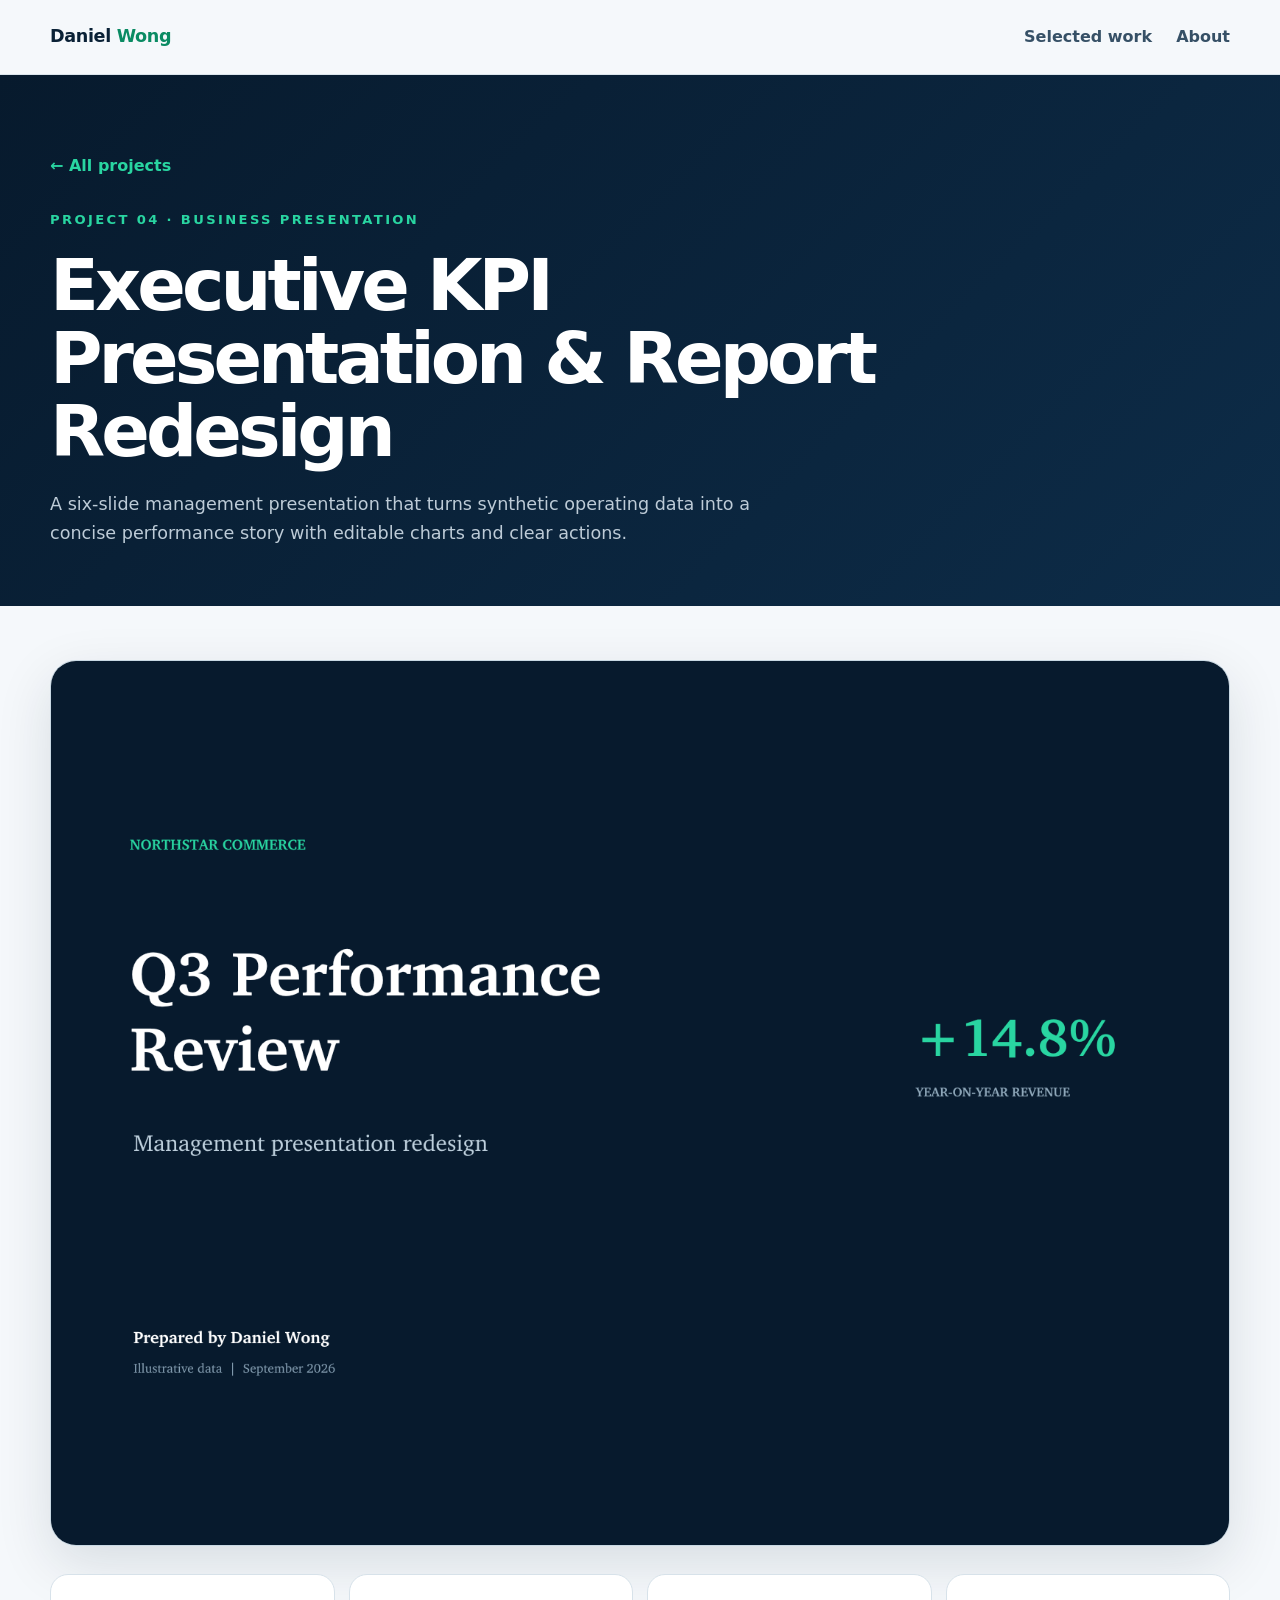
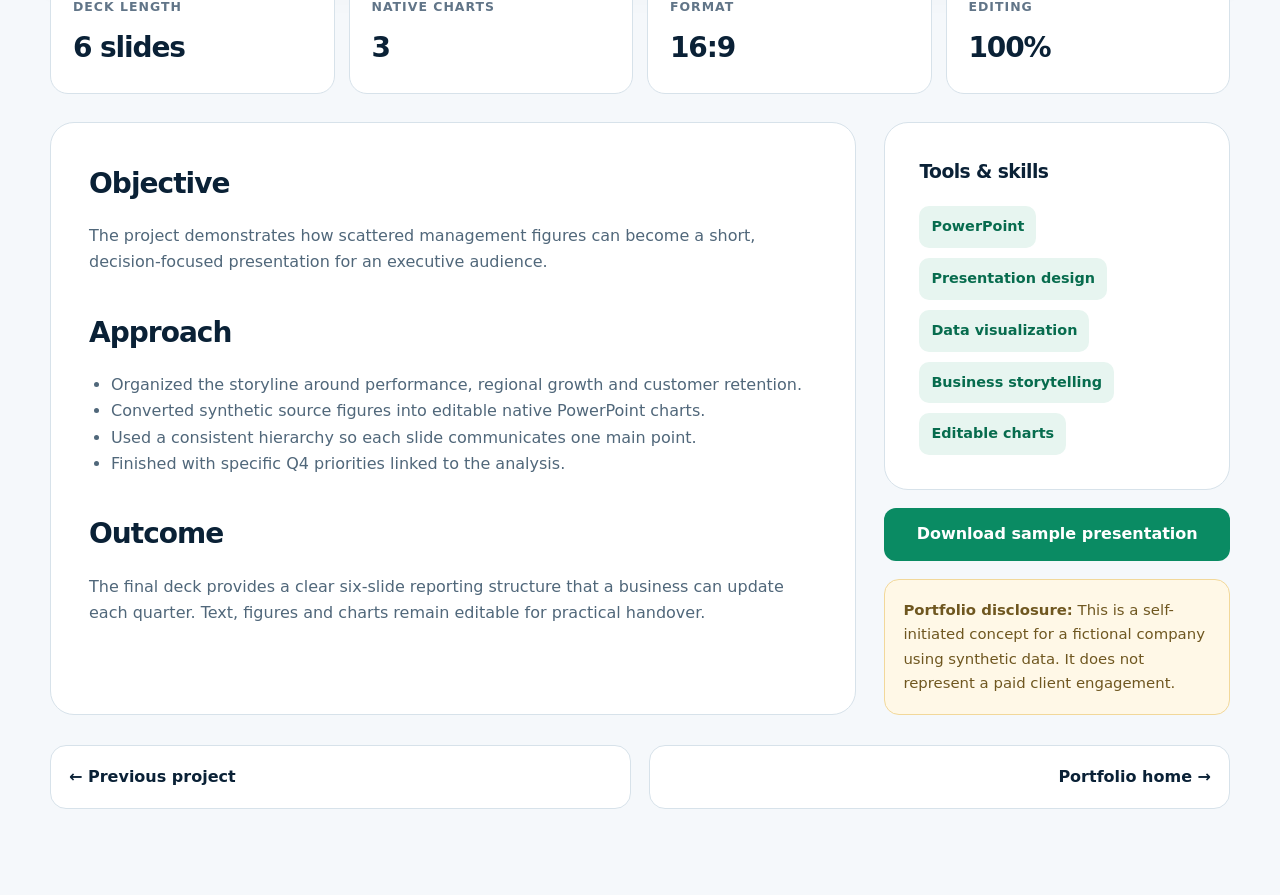
==== projects/executive-kpi-presentation/index.html @ 618d1394 "Add executive presentation portfolio case study" ====
<!doctype html>
<html lang="en">
<head>
  <meta charset="utf-8">
  <meta name="viewport" content="width=device-width,initial-scale=1">
  <title>Executive KPI Presentation &amp; Report Redesign | Daniel Wong</title>
  <meta name="description" content="A self-initiated executive presentation and KPI report redesign case study by Daniel Wong.">
  <link rel="stylesheet" href="/styles.css">
</head>
<body>
  <nav class="nav"><div class="shell nav-inner"><a class="brand" href="/">Daniel <span>Wong</span></a><div class="nav-links"><a href="/#work">Selected work</a><a href="/#about">About</a></div></div></nav>
  <header class="project-hero"><div class="shell"><a class="back" href="/">← All projects</a><p class="eyebrow">Project 04 · Business presentation</p><h1>Executive KPI Presentation &amp; Report Redesign</h1><p class="project-sub">A six-slide management presentation that turns synthetic operating data into a concise performance story with editable charts and clear actions.</p></div></header>
  <main class="case-wrap"><div class="shell">
    <img class="case-image" src="/assets/project-04-executive-presentation.png" alt="Executive KPI presentation cover">
    <div class="stats"><div class="stat"><span>Deck length</span><strong>6 slides</strong></div><div class="stat"><span>Native charts</span><strong>3</strong></div><div class="stat"><span>Format</span><strong>16:9</strong></div><div class="stat"><span>Editing</span><strong>100%</strong></div></div>
    <div class="case-grid">
      <article class="copy">
        <h2>Objective</h2><p>The project demonstrates how scattered management figures can become a short, decision-focused presentation for an executive audience.</p>
        <h2>Approach</h2><ul><li>Organized the storyline around performance, regional growth and customer retention.</li><li>Converted synthetic source figures into editable native PowerPoint charts.</li><li>Used a consistent hierarchy so each slide communicates one main point.</li><li>Finished with specific Q4 priorities linked to the analysis.</li></ul>
        <h2>Outcome</h2><p>The final deck provides a clear six-slide reporting structure that a business can update each quarter. Text, figures and charts remain editable for practical handover.</p>
      </article>
      <aside class="side">
        <div class="panel"><h3>Tools &amp; skills</h3><div class="skill-list"><span class="skill">PowerPoint</span><span class="skill">Presentation design</span><span class="skill">Data visualization</span><span class="skill">Business storytelling</span><span class="skill">Editable charts</span></div></div>
        <a class="download" href="/assets/Daniel-Wong-Executive-KPI-Presentation.pptx">Download sample presentation</a>
        <div class="note"><strong>Portfolio disclosure:</strong> This is a self-initiated concept for a fictional company using synthetic data. It does not represent a paid client engagement.</div>
      </aside>
    </div>
    <div class="project-nav"><a href="/projects/customer-order-cleanup/">← Previous project</a><a href="/">Portfolio home →</a></div>
  </div></main>
</body>
</html>
---- styles.css ----
:root{--ink:#0a2136;--muted:#617588;--line:#d7e2ea;--paper:#f5f8fb;--white:#fff;--green:#0a8b63;--mint:#29d5a1;--blue:#1877d2;--orange:#e68b1e;--red:#d9485f;--shadow:0 18px 55px rgba(7,31,52,.12)}
*{box-sizing:border-box}html{scroll-behavior:smooth}body{margin:0;background:var(--paper);color:var(--ink);font-family:Inter,ui-sans-serif,system-ui,-apple-system,BlinkMacSystemFont,"Segoe UI",sans-serif;font-size:16px;line-height:1.65}a{color:inherit}img{display:block;max-width:100%}.shell{width:min(1180px,calc(100% - 40px));margin:auto}.nav{position:sticky;top:0;z-index:10;background:rgba(245,248,251,.92);backdrop-filter:blur(16px);border-bottom:1px solid rgba(215,226,234,.85)}.nav-inner{height:74px;display:flex;align-items:center;justify-content:space-between}.brand{text-decoration:none;font-weight:800;letter-spacing:-.02em;font-size:1.1rem}.brand span{color:var(--green)}.nav-links{display:flex;gap:24px;align-items:center}.nav-links a{text-decoration:none;color:#365066;font-weight:650}.nav-links a:hover{color:var(--green)}.hero{padding:96px 0 74px;background:radial-gradient(circle at 88% 12%,rgba(41,213,161,.19),transparent 28%),linear-gradient(135deg,#071a2d,#0d2c48);color:#fff}.eyebrow{margin:0 0 18px;color:var(--mint);font-weight:800;letter-spacing:.18em;text-transform:uppercase;font-size:.82rem}.hero h1,.project-hero h1{max-width:900px;margin:0;font-size:clamp(2.7rem,6vw,5.7rem);line-height:1.02;letter-spacing:-.055em}.hero-copy{max-width:690px;margin:28px 0 0;color:#b9c9d7;font-size:1.18rem}.hero-meta{display:flex;flex-wrap:wrap;gap:12px;margin-top:32px}.pill{display:inline-flex;padding:9px 14px;border:1px solid rgba(255,255,255,.2);border-radius:999px;color:#e7f1f8;font-weight:650;font-size:.9rem}.section{padding:82px 0}.section-head{display:flex;align-items:end;justify-content:space-between;gap:30px;margin-bottom:34px}.section-head h2{margin:0;font-size:clamp(2rem,4vw,3.2rem);line-height:1.1;letter-spacing:-.04em}.section-head p{max-width:520px;margin:0;color:var(--muted)}.grid{display:grid;grid-template-columns:repeat(3,1fr);gap:24px}.card{background:var(--white);border:1px solid var(--line);border-radius:24px;overflow:hidden;box-shadow:0 12px 35px rgba(10,33,54,.07);transition:transform .2s ease,box-shadow .2s ease}.card:hover{transform:translateY(-5px);box-shadow:var(--shadow)}.card-media{aspect-ratio:4/3;overflow:hidden;background:#dbe7ef}.card-media img{width:100%;height:100%;object-fit:cover}.card-body{padding:26px}.card-no{color:var(--green);font-weight:800;letter-spacing:.12em;font-size:.78rem}.card h3{margin:8px 0 10px;font-size:1.35rem;line-height:1.24;letter-spacing:-.025em}.card p{margin:0 0 20px;color:var(--muted)}.card-link{display:inline-flex;align-items:center;gap:8px;text-decoration:none;font-weight:800;color:var(--green)}.card-link:after{content:"→";transition:transform .2s}.card-link:hover:after{transform:translateX(4px)}.approach{display:grid;grid-template-columns:1.15fr .85fr;gap:28px}.panel{background:#fff;border:1px solid var(--line);border-radius:24px;padding:34px}.panel h2,.panel h3{margin-top:0;letter-spacing:-.03em}.panel p{color:var(--muted)}.skill-list{display:flex;flex-wrap:wrap;gap:10px}.skill{padding:9px 12px;background:#e7f5f0;color:#076c4e;border-radius:10px;font-weight:750;font-size:.9rem}.footer{padding:38px 0;border-top:1px solid var(--line);color:var(--muted)}.footer-inner{display:flex;justify-content:space-between;gap:20px}.project-hero{padding:78px 0 58px;background:linear-gradient(135deg,#071a2d,#0d2c48);color:#fff}.project-hero h1{font-size:clamp(2.6rem,5.6vw,5rem)}.project-sub{max-width:760px;margin:22px 0 0;color:#bdcbd7;font-size:1.1rem}.back{display:inline-flex;margin-bottom:30px;color:var(--mint);text-decoration:none;font-weight:800}.case-wrap{padding:54px 0 86px}.case-image{border-radius:26px;overflow:hidden;box-shadow:var(--shadow);border:1px solid #c8d8e3}.stats{display:grid;grid-template-columns:repeat(4,1fr);gap:14px;margin:28px 0}.stat{background:#fff;border:1px solid var(--line);border-radius:18px;padding:22px}.stat span{display:block;color:var(--muted);font-size:.78rem;font-weight:800;letter-spacing:.08em;text-transform:uppercase}.stat strong{display:block;margin-top:7px;font-size:1.75rem;letter-spacing:-.04em}.case-grid{display:grid;grid-template-columns:1.4fr .6fr;gap:28px;margin-top:28px}.copy{background:#fff;border:1px solid var(--line);border-radius:24px;padding:38px}.copy h2{font-size:1.75rem;letter-spacing:-.035em;margin:0 0 14px}.copy h2:not(:first-child){margin-top:34px}.copy p,.copy li{color:#50677a}.copy ul{padding-left:22px}.side{display:flex;flex-direction:column;gap:18px}.download{display:block;text-align:center;padding:13px 18px;background:var(--green);color:#fff;text-decoration:none;border-radius:12px;font-weight:800}.note{padding:18px;background:#fff8e7;border:1px solid #f2d89a;border-radius:15px;color:#6f5720;font-size:.93rem}.project-nav{display:flex;justify-content:space-between;gap:18px;margin-top:30px}.project-nav a{flex:1;background:#fff;border:1px solid var(--line);border-radius:16px;padding:18px;text-decoration:none;font-weight:800}.project-nav a:last-child{text-align:right}@media(max-width:900px){.grid,.stats{grid-template-columns:1fr 1fr}.approach,.case-grid{grid-template-columns:1fr}.hero{padding-top:72px}.nav-links a:first-child{display:none}}@media(max-width:620px){.shell{width:min(100% - 26px,1180px)}.nav-inner{height:66px}.nav-links{gap:14px}.hero{padding:58px 0}.section{padding:58px 0}.section-head{display:block}.section-head p{margin-top:14px}.grid,.stats{grid-template-columns:1fr}.card-body,.panel,.copy{padding:24px}.project-hero{padding:54px 0 42px}.case-wrap{padding-top:28px}.footer-inner,.project-nav{display:block}.project-nav a{display:block;margin-top:12px;text-align:left!important}}
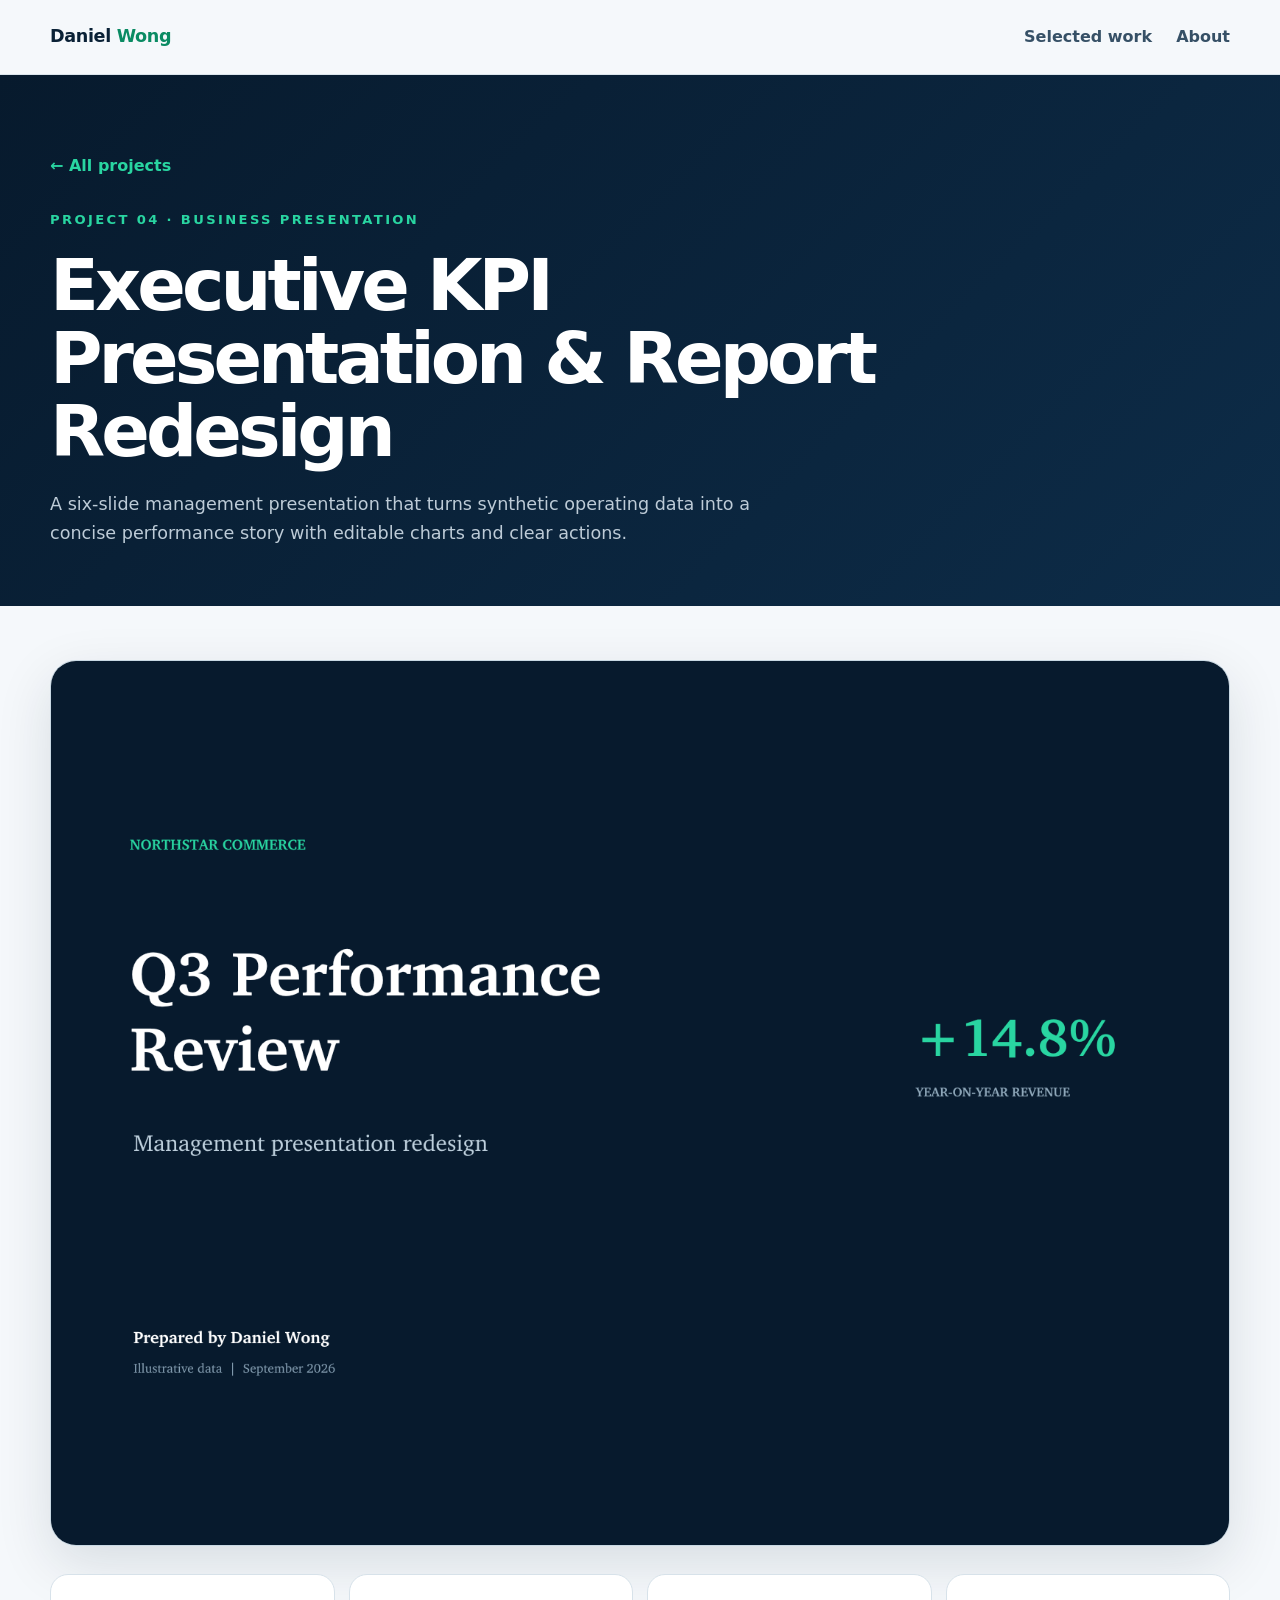
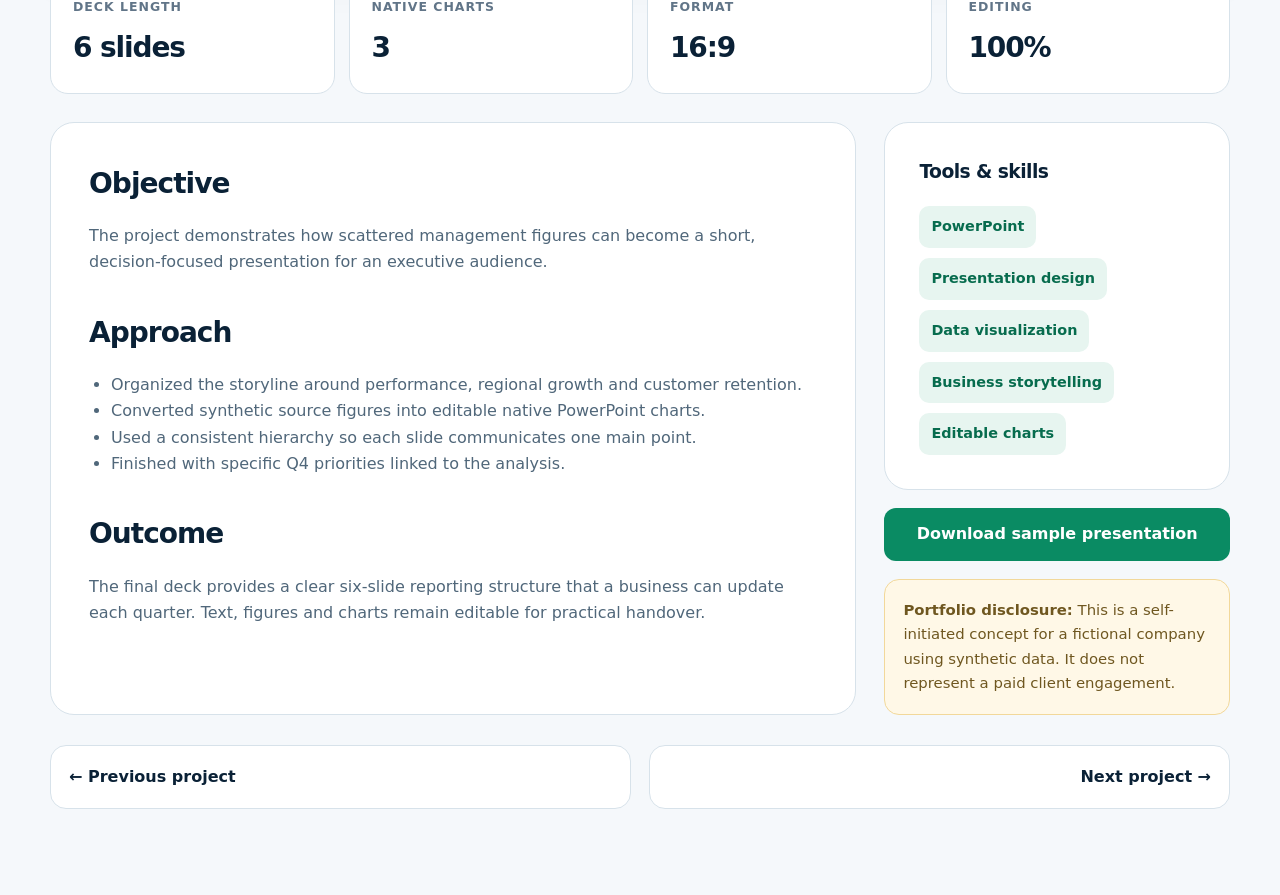
==== commit 8c4635fb: "Add Google Apps Script automation case study" ====
--- a/projects/executive-kpi-presentation/index.html
+++ b/projects/executive-kpi-presentation/index.html
@@ -25,7 +25,7 @@
         <div class="note"><strong>Portfolio disclosure:</strong> This is a self-initiated concept for a fictional company using synthetic data. It does not represent a paid client engagement.</div>
       </aside>
     </div>
-    <div class="project-nav"><a href="/projects/customer-order-cleanup/">← Previous project</a><a href="/">Portfolio home →</a></div>
+    <div class="project-nav"><a href="/projects/customer-order-cleanup/">← Previous project</a><a href="/projects/google-apps-script-automation/">Next project →</a></div>
   </div></main>
 </body>
 </html>
